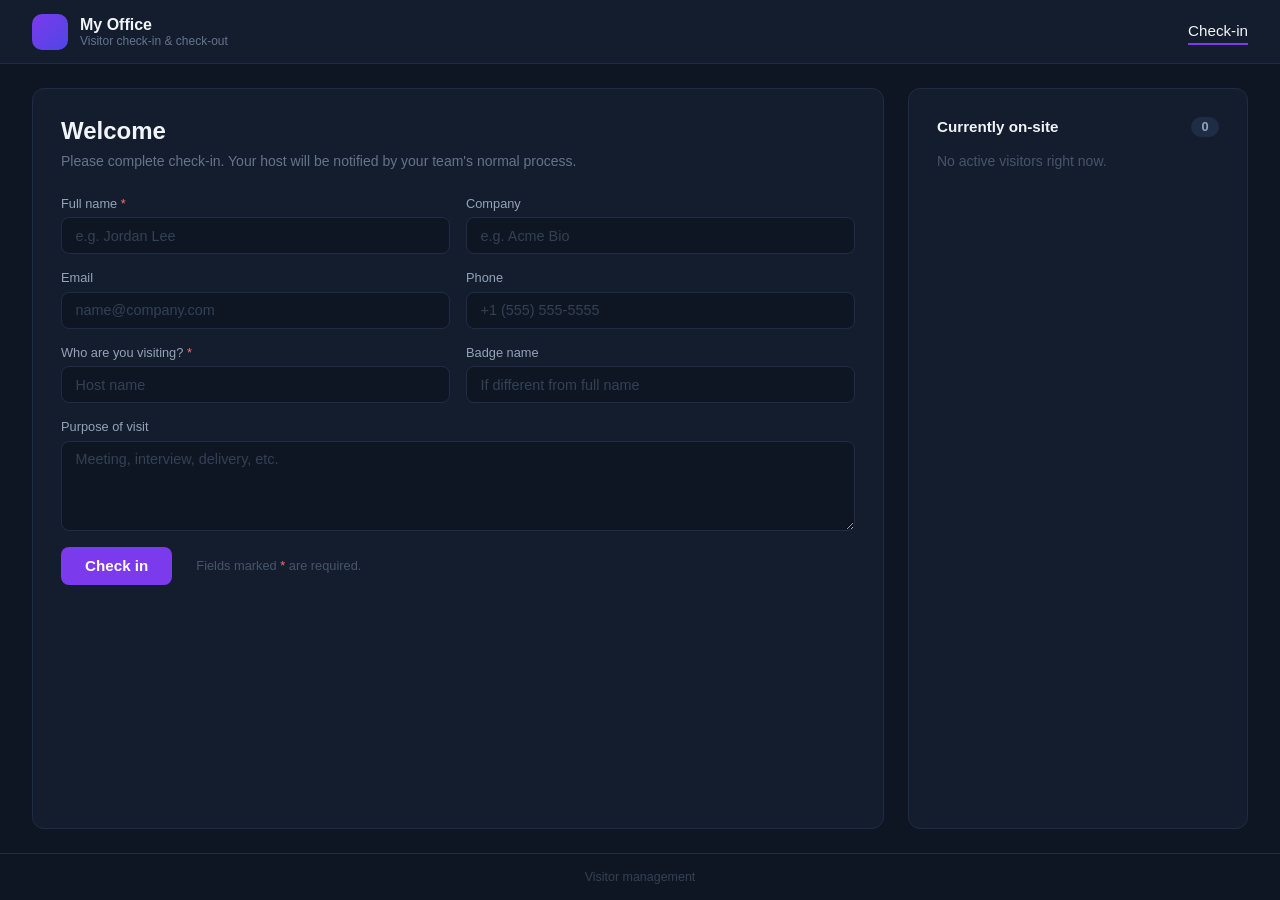
==== visitor-checkin/index.html @ 105b5f0d "Add visitor check-in static website Dark-themed single-page app with check-in form, live on-site vis" ====
<!DOCTYPE html>
<html lang="en">
<head>
  <meta charset="UTF-8" />
  <meta name="viewport" content="width=device-width, initial-scale=1.0" />
  <title>Visitor Check-In</title>
  <link rel="stylesheet" href="styles.css" />
</head>
<body>

  <nav class="navbar">
    <div class="brand">
      <div class="brand-icon"></div>
      <div>
        <div class="brand-name">My Office</div>
        <div class="brand-sub">Visitor check-in &amp; check-out</div>
      </div>
    </div>
    <div class="nav-links">
      <a href="#" class="nav-link active">Check-in</a>
    </div>
  </nav>

  <div id="flash" class="flash hidden"></div>

  <main class="layout">

    <!-- Left: Form -->
    <section class="card form-card">
      <h2>Welcome</h2>
      <p class="subtitle">Please complete check-in. Your host will be notified by your team's normal process.</p>

      <form id="checkinForm" novalidate>
        <div class="row">
          <div class="field">
            <label>Full name <span class="req">*</span></label>
            <input type="text" id="name" placeholder="e.g. Jordan Lee" />
          </div>
          <div class="field">
            <label>Company</label>
            <input type="text" id="company" placeholder="e.g. Acme Bio" />
          </div>
        </div>
        <div class="row">
          <div class="field">
            <label>Email</label>
            <input type="email" id="email" placeholder="name@company.com" />
          </div>
          <div class="field">
            <label>Phone</label>
            <input type="tel" id="phone" placeholder="+1 (555) 555-5555" />
          </div>
        </div>
        <div class="row">
          <div class="field">
            <label>Who are you visiting? <span class="req">*</span></label>
            <input type="text" id="host" placeholder="Host name" />
          </div>
          <div class="field">
            <label>Badge name</label>
            <input type="text" id="badge" placeholder="If different from full name" />
          </div>
        </div>
        <div class="field full">
          <label>Purpose of visit</label>
          <textarea id="purpose" placeholder="Meeting, interview, delivery, etc."></textarea>
        </div>
        <div class="form-footer">
          <button type="submit" class="btn-primary">Check in</button>
          <span class="required-note">Fields marked <span class="req">*</span> are required.</span>
        </div>
      </form>
    </section>

    <!-- Right: On-site panel -->
    <aside class="card panel">
      <div class="panel-header">
        <span class="panel-title">Currently on-site</span>
        <span class="badge" id="count">0</span>
      </div>
      <div id="visitorList" class="visitor-list">
        <p class="empty-msg">No active visitors right now.</p>
      </div>
    </aside>

  </main>

  <footer>
    <p>Visitor management</p>
  </footer>

  <script src="app.js"></script>
</body>
</html>
---- visitor-checkin/styles.css ----
*, *::before, *::after {
  box-sizing: border-box;
  margin: 0;
  padding: 0;
}

body {
  font-family: -apple-system, BlinkMacSystemFont, 'Segoe UI', Roboto, sans-serif;
  background: #0f1623;
  color: #e2e8f0;
  min-height: 100vh;
  display: flex;
  flex-direction: column;
}

/* ── Navbar ── */
.navbar {
  display: flex;
  align-items: center;
  justify-content: space-between;
  padding: 0 2rem;
  height: 64px;
  background: #141d2e;
  border-bottom: 1px solid #1e2d45;
}

.brand {
  display: flex;
  align-items: center;
  gap: 0.75rem;
}

.brand-icon {
  width: 36px;
  height: 36px;
  border-radius: 10px;
  background: linear-gradient(135deg, #7c3aed, #4f46e5);
}

.brand-name {
  font-weight: 700;
  font-size: 1rem;
  color: #f1f5f9;
}

.brand-sub {
  font-size: 0.75rem;
  color: #64748b;
}

.nav-links {
  display: flex;
  gap: 1.5rem;
}

.nav-link {
  text-decoration: none;
  color: #94a3b8;
  font-size: 0.95rem;
  padding: 0.25rem 0;
  border-bottom: 2px solid transparent;
  transition: color 0.2s;
}

.nav-link.active,
.nav-link:hover {
  color: #f1f5f9;
  border-bottom-color: #7c3aed;
}

/* ── Flash ── */
.flash {
  margin: 1rem 2rem 0;
  padding: 0.75rem 1.25rem;
  border-radius: 8px;
  background: #14532d;
  color: #86efac;
  font-size: 0.9rem;
  border: 1px solid #166534;
  transition: opacity 0.4s;
}

.flash.hidden {
  display: none;
}

/* ── Layout ── */
main.layout {
  display: grid;
  grid-template-columns: 1fr 340px;
  gap: 1.5rem;
  padding: 1.5rem 2rem;
  flex: 1;
}

@media (max-width: 768px) {
  main.layout {
    grid-template-columns: 1fr;
  }
}

/* ── Cards ── */
.card {
  background: #141d2e;
  border: 1px solid #1e2d45;
  border-radius: 12px;
  padding: 1.75rem;
}

.form-card h2 {
  font-size: 1.5rem;
  font-weight: 700;
  color: #f1f5f9;
  margin-bottom: 0.35rem;
}

.subtitle {
  font-size: 0.875rem;
  color: #64748b;
  margin-bottom: 1.5rem;
  line-height: 1.5;
}

/* ── Form ── */
.row {
  display: grid;
  grid-template-columns: 1fr 1fr;
  gap: 1rem;
  margin-bottom: 1rem;
}

@media (max-width: 600px) {
  .row { grid-template-columns: 1fr; }
}

.field {
  display: flex;
  flex-direction: column;
  gap: 0.4rem;
}

.field.full {
  margin-bottom: 1rem;
}

label {
  font-size: 0.8rem;
  color: #94a3b8;
  font-weight: 500;
}

.req {
  color: #f87171;
}

input, textarea {
  background: #0f1623;
  border: 1px solid #1e2d45;
  border-radius: 8px;
  padding: 0.6rem 0.85rem;
  color: #e2e8f0;
  font-size: 0.9rem;
  outline: none;
  transition: border-color 0.2s;
  font-family: inherit;
}

input::placeholder, textarea::placeholder {
  color: #334155;
}

input:focus, textarea:focus {
  border-color: #7c3aed;
}

input.error, textarea.error {
  border-color: #ef4444;
}

textarea {
  resize: vertical;
  min-height: 90px;
}

.form-footer {
  display: flex;
  align-items: center;
  gap: 1.5rem;
  margin-top: 0.5rem;
}

.btn-primary {
  background: #7c3aed;
  color: #fff;
  border: none;
  border-radius: 8px;
  padding: 0.65rem 1.5rem;
  font-size: 0.95rem;
  font-weight: 600;
  cursor: pointer;
  transition: background 0.2s;
}

.btn-primary:hover {
  background: #6d28d9;
}

.required-note {
  font-size: 0.8rem;
  color: #475569;
}

/* ── Panel ── */
.panel {
  display: flex;
  flex-direction: column;
  gap: 1rem;
}

.panel-header {
  display: flex;
  align-items: center;
  justify-content: space-between;
}

.panel-title {
  font-weight: 700;
  color: #f1f5f9;
  font-size: 0.95rem;
}

.badge {
  background: #1e2d45;
  color: #94a3b8;
  border-radius: 999px;
  padding: 0.15rem 0.6rem;
  font-size: 0.8rem;
  font-weight: 600;
  min-width: 28px;
  text-align: center;
}

.visitor-list {
  display: flex;
  flex-direction: column;
  gap: 0.75rem;
}

.empty-msg {
  color: #475569;
  font-size: 0.875rem;
}

/* ── Visitor card ── */
.visitor-card {
  background: #0f1623;
  border: 1px solid #1e2d45;
  border-radius: 8px;
  padding: 0.85rem 1rem;
  display: flex;
  align-items: center;
  justify-content: space-between;
  gap: 0.75rem;
}

.visitor-info .visitor-name {
  font-weight: 700;
  font-size: 0.95rem;
  color: #f1f5f9;
}

.visitor-info .visitor-meta {
  font-size: 0.78rem;
  color: #64748b;
  margin-top: 0.15rem;
}

.btn-checkout {
  background: #1e2d45;
  color: #94a3b8;
  border: 1px solid #2d3f5a;
  border-radius: 6px;
  padding: 0.35rem 0.75rem;
  font-size: 0.8rem;
  font-weight: 600;
  cursor: pointer;
  white-space: nowrap;
  transition: background 0.2s, color 0.2s;
}

.btn-checkout:hover {
  background: #7c3aed;
  color: #fff;
  border-color: #7c3aed;
}

/* ── Footer ── */
footer {
  text-align: center;
  padding: 1rem;
  font-size: 0.78rem;
  color: #334155;
  border-top: 1px solid #1e2d45;
}
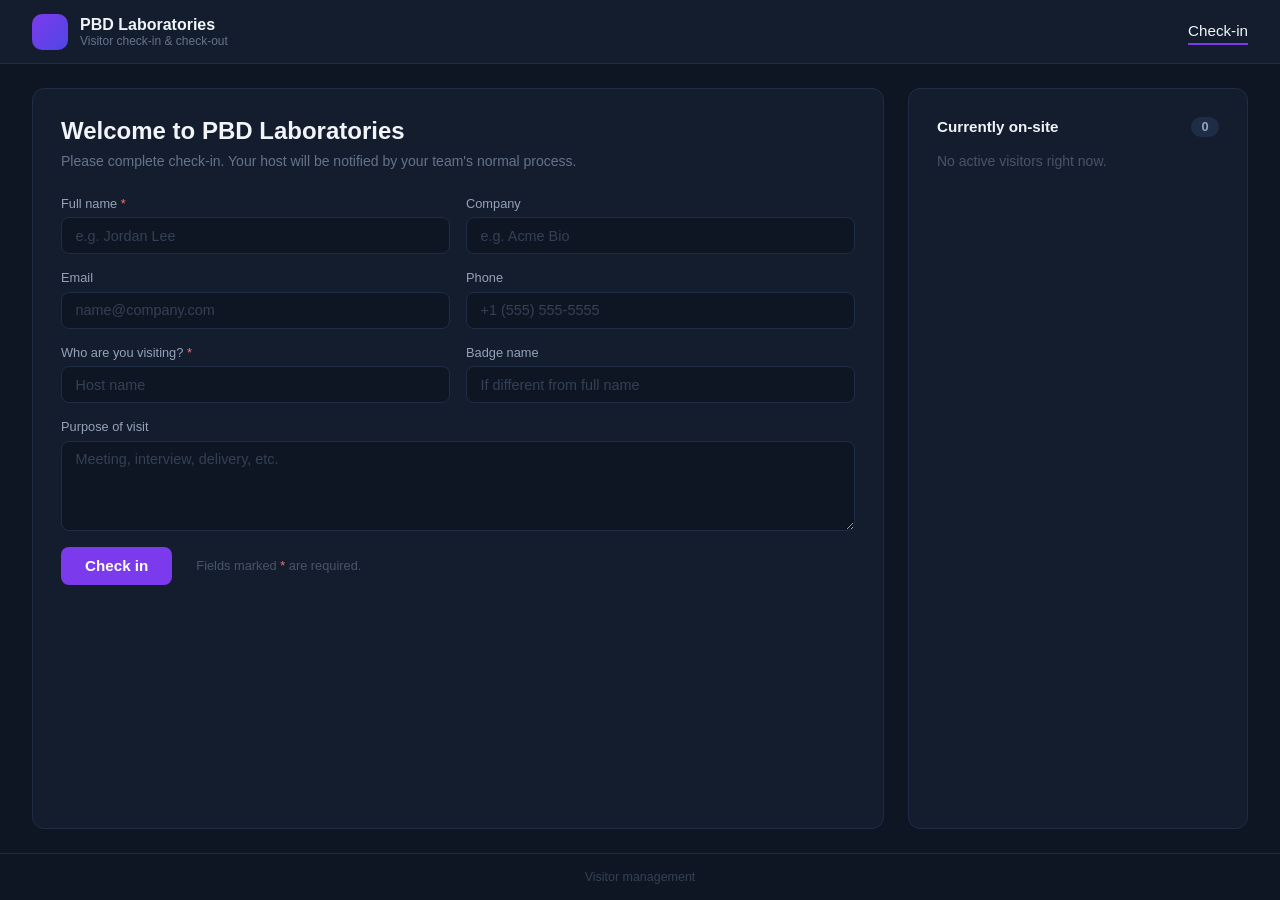
==== commit 8cd96d62: "Update branding to PBD Laboratories Co-Authored-By: Claude Sonnet 4.6 <noreply@anthropic.com>" ====
--- a/visitor-checkin/index.html
+++ b/visitor-checkin/index.html
@@ -12,7 +12,7 @@
     <div class="brand">
       <div class="brand-icon"></div>
       <div>
-        <div class="brand-name">My Office</div>
+        <div class="brand-name">PBD Laboratories</div>
         <div class="brand-sub">Visitor check-in &amp; check-out</div>
       </div>
     </div>
@@ -27,7 +27,7 @@
 
     <!-- Left: Form -->
     <section class="card form-card">
-      <h2>Welcome</h2>
+      <h2>Welcome to PBD Laboratories</h2>
       <p class="subtitle">Please complete check-in. Your host will be notified by your team's normal process.</p>
 
       <form id="checkinForm" novalidate>
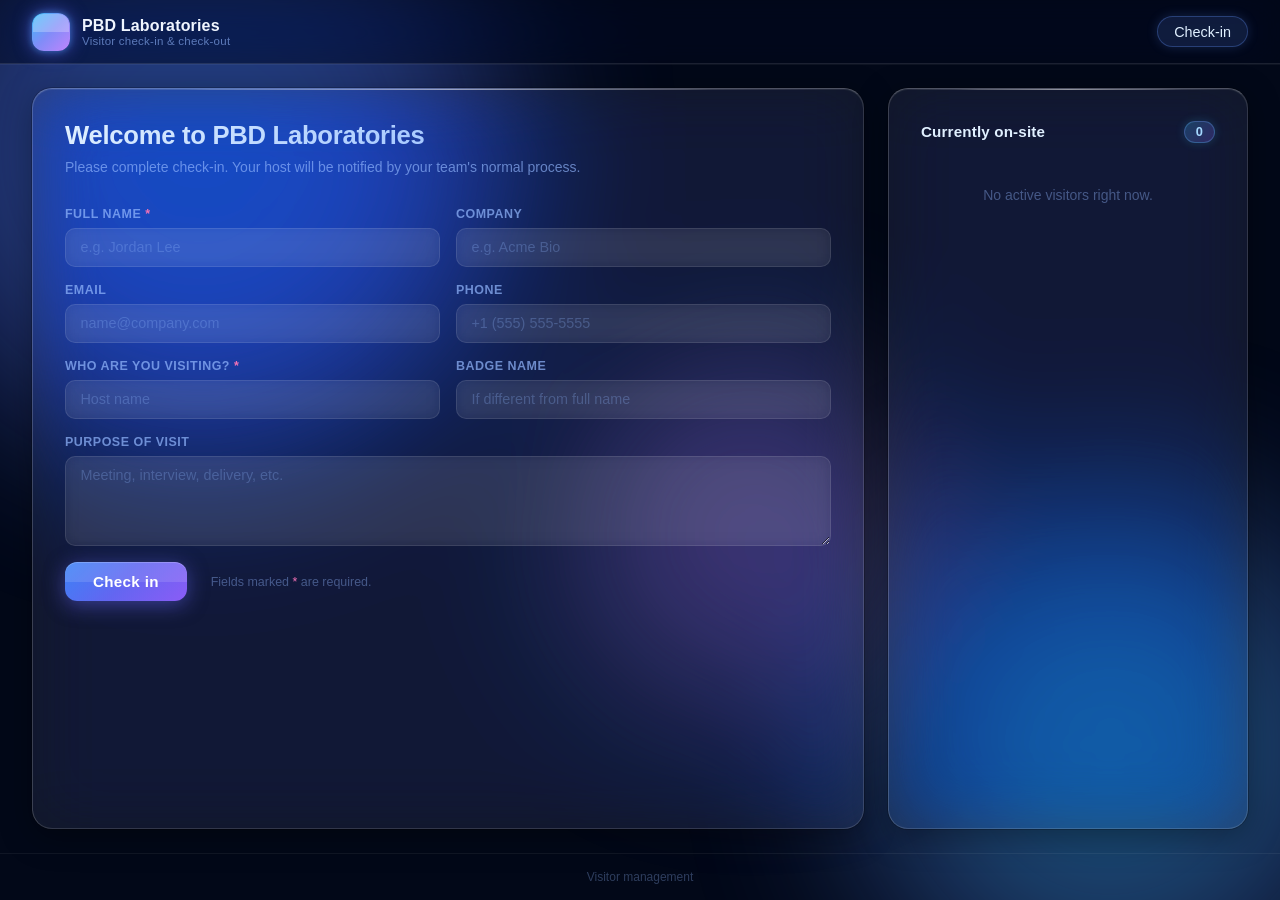
==== commit 090e1623: "Redesign UI with futuristic liquid glass aesthetic Animated background orbs, glassmorphism cards wit" ====
--- a/visitor-checkin/index.html
+++ b/visitor-checkin/index.html
@@ -7,6 +7,11 @@
   <link rel="stylesheet" href="styles.css" />
 </head>
 <body>
+
+  <!-- Background orbs for glass depth -->
+  <div class="bg-orb orb-1"></div>
+  <div class="bg-orb orb-2"></div>
+  <div class="bg-orb orb-3"></div>
 
   <nav class="navbar">
     <div class="brand">
--- a/visitor-checkin/styles.css
+++ b/visitor-checkin/styles.css
@@ -4,121 +4,233 @@
   padding: 0;
 }
 
+/* ── Base ── */
 body {
-  font-family: -apple-system, BlinkMacSystemFont, 'Segoe UI', Roboto, sans-serif;
-  background: #0f1623;
-  color: #e2e8f0;
+  font-family: -apple-system, BlinkMacSystemFont, 'SF Pro Display', 'Segoe UI', Roboto, sans-serif;
+  background: #020818;
+  color: #e8f0ff;
   min-height: 100vh;
   display: flex;
   flex-direction: column;
+  overflow-x: hidden;
+}
+
+/* ── Animated background orbs ── */
+.bg-orb {
+  position: fixed;
+  border-radius: 50%;
+  filter: blur(90px);
+  opacity: 0.45;
+  pointer-events: none;
+  z-index: 0;
+  animation: drift 14s ease-in-out infinite alternate;
+}
+
+.orb-1 {
+  width: 600px;
+  height: 600px;
+  background: radial-gradient(circle, #3b82f6, #6366f1);
+  top: -150px;
+  left: -100px;
+  animation-duration: 16s;
+}
+
+.orb-2 {
+  width: 500px;
+  height: 500px;
+  background: radial-gradient(circle, #06b6d4, #8b5cf6);
+  bottom: -100px;
+  right: -80px;
+  animation-duration: 12s;
+  animation-delay: -4s;
+}
+
+.orb-3 {
+  width: 350px;
+  height: 350px;
+  background: radial-gradient(circle, #f0abfc, #818cf8);
+  top: 40%;
+  left: 45%;
+  animation-duration: 18s;
+  animation-delay: -8s;
+  opacity: 0.25;
+}
+
+@keyframes drift {
+  from { transform: translate(0, 0) scale(1); }
+  to   { transform: translate(40px, 30px) scale(1.08); }
+}
+
+/* ── Glass mixin ── */
+.glass {
+  background: rgba(255, 255, 255, 0.07);
+  backdrop-filter: blur(28px) saturate(180%);
+  -webkit-backdrop-filter: blur(28px) saturate(180%);
+  border: 1px solid rgba(255, 255, 255, 0.15);
+  border-top-color: rgba(255, 255, 255, 0.28);
+  border-left-color: rgba(255, 255, 255, 0.2);
 }
 
 /* ── Navbar ── */
 .navbar {
+  position: sticky;
+  top: 0;
+  z-index: 100;
   display: flex;
   align-items: center;
   justify-content: space-between;
   padding: 0 2rem;
   height: 64px;
-  background: #141d2e;
-  border-bottom: 1px solid #1e2d45;
+  background: rgba(2, 8, 24, 0.55);
+  backdrop-filter: blur(24px) saturate(160%);
+  -webkit-backdrop-filter: blur(24px) saturate(160%);
+  border-bottom: 1px solid rgba(255, 255, 255, 0.1);
+  box-shadow: 0 1px 0 rgba(255,255,255,0.05);
 }
 
 .brand {
   display: flex;
   align-items: center;
   gap: 0.75rem;
+  position: relative;
+  z-index: 1;
 }
 
 .brand-icon {
-  width: 36px;
-  height: 36px;
-  border-radius: 10px;
-  background: linear-gradient(135deg, #7c3aed, #4f46e5);
+  width: 38px;
+  height: 38px;
+  border-radius: 12px;
+  background: linear-gradient(135deg, #38bdf8, #818cf8, #c084fc);
+  box-shadow: 0 0 18px rgba(99, 102, 241, 0.7), 0 0 6px rgba(56, 189, 248, 0.5);
+  position: relative;
+}
+
+.brand-icon::after {
+  content: '';
+  position: absolute;
+  inset: 1px 1px 50% 1px;
+  background: rgba(255,255,255,0.25);
+  border-radius: 10px 10px 0 0;
 }
 
 .brand-name {
   font-weight: 700;
   font-size: 1rem;
-  color: #f1f5f9;
+  color: #f0f6ff;
+  letter-spacing: 0.01em;
 }
 
 .brand-sub {
-  font-size: 0.75rem;
-  color: #64748b;
+  font-size: 0.72rem;
+  color: rgba(148, 185, 255, 0.6);
+  letter-spacing: 0.02em;
 }
 
 .nav-links {
   display: flex;
-  gap: 1.5rem;
+  gap: 0.5rem;
+  position: relative;
+  z-index: 1;
 }
 
 .nav-link {
   text-decoration: none;
-  color: #94a3b8;
-  font-size: 0.95rem;
-  padding: 0.25rem 0;
-  border-bottom: 2px solid transparent;
-  transition: color 0.2s;
+  color: rgba(180, 210, 255, 0.7);
+  font-size: 0.9rem;
+  font-weight: 500;
+  padding: 0.4rem 1rem;
+  border-radius: 20px;
+  transition: all 0.2s;
+  border: 1px solid transparent;
 }
 
 .nav-link.active,
 .nav-link:hover {
-  color: #f1f5f9;
-  border-bottom-color: #7c3aed;
+  color: #e0f0ff;
+  background: rgba(99, 148, 255, 0.15);
+  border-color: rgba(99, 148, 255, 0.3);
+  box-shadow: 0 0 12px rgba(99, 148, 255, 0.2);
 }
 
 /* ── Flash ── */
 .flash {
   margin: 1rem 2rem 0;
   padding: 0.75rem 1.25rem;
-  border-radius: 8px;
-  background: #14532d;
-  color: #86efac;
-  font-size: 0.9rem;
-  border: 1px solid #166534;
-  transition: opacity 0.4s;
-}
-
-.flash.hidden {
-  display: none;
-}
+  border-radius: 12px;
+  background: rgba(16, 185, 129, 0.15);
+  color: #6ee7b7;
+  font-size: 0.875rem;
+  border: 1px solid rgba(16, 185, 129, 0.3);
+  backdrop-filter: blur(12px);
+  -webkit-backdrop-filter: blur(12px);
+  box-shadow: 0 0 20px rgba(16, 185, 129, 0.1);
+  position: relative;
+  z-index: 1;
+}
+
+.flash.hidden { display: none; }
 
 /* ── Layout ── */
 main.layout {
   display: grid;
-  grid-template-columns: 1fr 340px;
+  grid-template-columns: 1fr 360px;
   gap: 1.5rem;
   padding: 1.5rem 2rem;
   flex: 1;
-}
-
-@media (max-width: 768px) {
-  main.layout {
-    grid-template-columns: 1fr;
-  }
+  position: relative;
+  z-index: 1;
+}
+
+@media (max-width: 820px) {
+  main.layout { grid-template-columns: 1fr; }
 }
 
 /* ── Cards ── */
 .card {
-  background: #141d2e;
-  border: 1px solid #1e2d45;
-  border-radius: 12px;
-  padding: 1.75rem;
+  background: rgba(255, 255, 255, 0.065);
+  backdrop-filter: blur(32px) saturate(200%);
+  -webkit-backdrop-filter: blur(32px) saturate(200%);
+  border: 1px solid rgba(255, 255, 255, 0.14);
+  border-top: 1px solid rgba(255, 255, 255, 0.26);
+  border-left: 1px solid rgba(255, 255, 255, 0.18);
+  border-radius: 20px;
+  padding: 2rem;
+  box-shadow:
+    0 8px 32px rgba(0, 0, 0, 0.35),
+    0 1px 0 rgba(255,255,255,0.08) inset,
+    0 0 0 1px rgba(0,0,0,0.2);
+  position: relative;
+  overflow: hidden;
+}
+
+/* Specular highlight (Apple liquid glass top shine) */
+.card::before {
+  content: '';
+  position: absolute;
+  top: 0;
+  left: 5%;
+  right: 5%;
+  height: 1px;
+  background: linear-gradient(90deg, transparent, rgba(255,255,255,0.5), transparent);
+  border-radius: 50%;
 }
 
 .form-card h2 {
-  font-size: 1.5rem;
-  font-weight: 700;
-  color: #f1f5f9;
-  margin-bottom: 0.35rem;
+  font-size: 1.6rem;
+  font-weight: 700;
+  background: linear-gradient(135deg, #e0f0ff, #a5c8ff, #c4b5fd);
+  -webkit-background-clip: text;
+  -webkit-text-fill-color: transparent;
+  background-clip: text;
+  margin-bottom: 0.4rem;
+  letter-spacing: -0.01em;
 }
 
 .subtitle {
   font-size: 0.875rem;
-  color: #64748b;
-  margin-bottom: 1.5rem;
-  line-height: 1.5;
+  color: rgba(148, 185, 255, 0.65);
+  margin-bottom: 1.75rem;
+  line-height: 1.6;
 }
 
 /* ── Form ── */
@@ -136,45 +248,48 @@
 .field {
   display: flex;
   flex-direction: column;
-  gap: 0.4rem;
-}
-
-.field.full {
-  margin-bottom: 1rem;
-}
+  gap: 0.45rem;
+}
+
+.field.full { margin-bottom: 1rem; }
 
 label {
-  font-size: 0.8rem;
-  color: #94a3b8;
-  font-weight: 500;
-}
-
-.req {
-  color: #f87171;
-}
+  font-size: 0.78rem;
+  color: rgba(148, 185, 255, 0.7);
+  font-weight: 600;
+  letter-spacing: 0.04em;
+  text-transform: uppercase;
+}
+
+.req { color: #f472b6; }
 
 input, textarea {
-  background: #0f1623;
-  border: 1px solid #1e2d45;
-  border-radius: 8px;
-  padding: 0.6rem 0.85rem;
-  color: #e2e8f0;
+  background: rgba(255, 255, 255, 0.06);
+  border: 1px solid rgba(255, 255, 255, 0.1);
+  border-radius: 10px;
+  padding: 0.65rem 0.9rem;
+  color: #e8f0ff;
   font-size: 0.9rem;
   outline: none;
-  transition: border-color 0.2s;
+  transition: all 0.2s;
   font-family: inherit;
+  backdrop-filter: blur(8px);
+  -webkit-backdrop-filter: blur(8px);
 }
 
 input::placeholder, textarea::placeholder {
-  color: #334155;
+  color: rgba(148, 185, 255, 0.28);
 }
 
 input:focus, textarea:focus {
-  border-color: #7c3aed;
+  border-color: rgba(99, 179, 255, 0.5);
+  background: rgba(255, 255, 255, 0.1);
+  box-shadow: 0 0 0 3px rgba(56, 152, 255, 0.15), 0 0 20px rgba(56, 152, 255, 0.1);
 }
 
 input.error, textarea.error {
-  border-color: #ef4444;
+  border-color: rgba(248, 113, 113, 0.6);
+  box-shadow: 0 0 0 3px rgba(248, 113, 113, 0.15);
 }
 
 textarea {
@@ -186,35 +301,61 @@
   display: flex;
   align-items: center;
   gap: 1.5rem;
-  margin-top: 0.5rem;
-}
-
+  margin-top: 0.75rem;
+}
+
+/* ── Button ── */
 .btn-primary {
-  background: #7c3aed;
+  background: linear-gradient(135deg, #3b82f6, #6366f1, #8b5cf6);
   color: #fff;
   border: none;
-  border-radius: 8px;
-  padding: 0.65rem 1.5rem;
+  border-radius: 12px;
+  padding: 0.7rem 1.75rem;
   font-size: 0.95rem;
-  font-weight: 600;
+  font-weight: 700;
   cursor: pointer;
-  transition: background 0.2s;
+  letter-spacing: 0.02em;
+  position: relative;
+  overflow: hidden;
+  transition: all 0.25s;
+  box-shadow:
+    0 4px 20px rgba(99, 102, 241, 0.5),
+    0 1px 0 rgba(255,255,255,0.2) inset;
+}
+
+.btn-primary::before {
+  content: '';
+  position: absolute;
+  top: 0;
+  left: 0;
+  right: 0;
+  height: 50%;
+  background: rgba(255,255,255,0.12);
+  border-radius: 12px 12px 0 0;
 }
 
 .btn-primary:hover {
-  background: #6d28d9;
+  transform: translateY(-1px);
+  box-shadow:
+    0 8px 30px rgba(99, 102, 241, 0.65),
+    0 1px 0 rgba(255,255,255,0.2) inset;
+  filter: brightness(1.1);
+}
+
+.btn-primary:active {
+  transform: translateY(0);
 }
 
 .required-note {
-  font-size: 0.8rem;
-  color: #475569;
+  font-size: 0.78rem;
+  color: rgba(148, 185, 255, 0.4);
 }
 
 /* ── Panel ── */
 .panel {
   display: flex;
   flex-direction: column;
-  gap: 1rem;
+  gap: 1.25rem;
 }
 
 .panel-header {
@@ -225,19 +366,22 @@
 
 .panel-title {
   font-weight: 700;
-  color: #f1f5f9;
+  color: #e0f0ff;
   font-size: 0.95rem;
+  letter-spacing: 0.01em;
 }
 
 .badge {
-  background: #1e2d45;
-  color: #94a3b8;
+  background: linear-gradient(135deg, rgba(56, 189, 248, 0.25), rgba(139, 92, 246, 0.25));
+  color: #a5d8ff;
+  border: 1px solid rgba(99, 179, 255, 0.3);
   border-radius: 999px;
-  padding: 0.15rem 0.6rem;
+  padding: 0.15rem 0.7rem;
   font-size: 0.8rem;
-  font-weight: 600;
-  min-width: 28px;
+  font-weight: 700;
+  min-width: 30px;
   text-align: center;
+  box-shadow: 0 0 10px rgba(56, 189, 248, 0.2);
 }
 
 .visitor-list {
@@ -247,58 +391,76 @@
 }
 
 .empty-msg {
-  color: #475569;
+  color: rgba(148, 185, 255, 0.4);
   font-size: 0.875rem;
+  text-align: center;
+  padding: 1.5rem 0;
 }
 
 /* ── Visitor card ── */
 .visitor-card {
-  background: #0f1623;
-  border: 1px solid #1e2d45;
-  border-radius: 8px;
-  padding: 0.85rem 1rem;
+  background: rgba(255, 255, 255, 0.06);
+  border: 1px solid rgba(255, 255, 255, 0.11);
+  border-top-color: rgba(255,255,255,0.2);
+  border-radius: 14px;
+  padding: 0.9rem 1rem;
   display: flex;
   align-items: center;
   justify-content: space-between;
   gap: 0.75rem;
+  backdrop-filter: blur(12px);
+  -webkit-backdrop-filter: blur(12px);
+  transition: all 0.2s;
+  box-shadow: 0 2px 12px rgba(0,0,0,0.2);
+}
+
+.visitor-card:hover {
+  background: rgba(255, 255, 255, 0.09);
+  border-color: rgba(99, 179, 255, 0.25);
+  box-shadow: 0 4px 20px rgba(56, 152, 255, 0.1);
 }
 
 .visitor-info .visitor-name {
   font-weight: 700;
   font-size: 0.95rem;
-  color: #f1f5f9;
+  color: #e8f0ff;
 }
 
 .visitor-info .visitor-meta {
   font-size: 0.78rem;
-  color: #64748b;
-  margin-top: 0.15rem;
+  color: rgba(148, 185, 255, 0.55);
+  margin-top: 0.2rem;
 }
 
 .btn-checkout {
-  background: #1e2d45;
-  color: #94a3b8;
-  border: 1px solid #2d3f5a;
-  border-radius: 6px;
-  padding: 0.35rem 0.75rem;
+  background: rgba(255, 255, 255, 0.08);
+  color: rgba(180, 210, 255, 0.8);
+  border: 1px solid rgba(255, 255, 255, 0.14);
+  border-radius: 8px;
+  padding: 0.35rem 0.85rem;
   font-size: 0.8rem;
   font-weight: 600;
   cursor: pointer;
   white-space: nowrap;
-  transition: background 0.2s, color 0.2s;
+  transition: all 0.2s;
+  backdrop-filter: blur(8px);
+  -webkit-backdrop-filter: blur(8px);
 }
 
 .btn-checkout:hover {
-  background: #7c3aed;
-  color: #fff;
-  border-color: #7c3aed;
+  background: linear-gradient(135deg, rgba(56, 189, 248, 0.3), rgba(139, 92, 246, 0.3));
+  color: #e0f4ff;
+  border-color: rgba(99, 179, 255, 0.4);
+  box-shadow: 0 0 14px rgba(56, 152, 255, 0.25);
 }
 
 /* ── Footer ── */
 footer {
   text-align: center;
   padding: 1rem;
-  font-size: 0.78rem;
-  color: #334155;
-  border-top: 1px solid #1e2d45;
-}
+  font-size: 0.75rem;
+  color: rgba(148, 185, 255, 0.3);
+  border-top: 1px solid rgba(255, 255, 255, 0.06);
+  position: relative;
+  z-index: 1;
+}
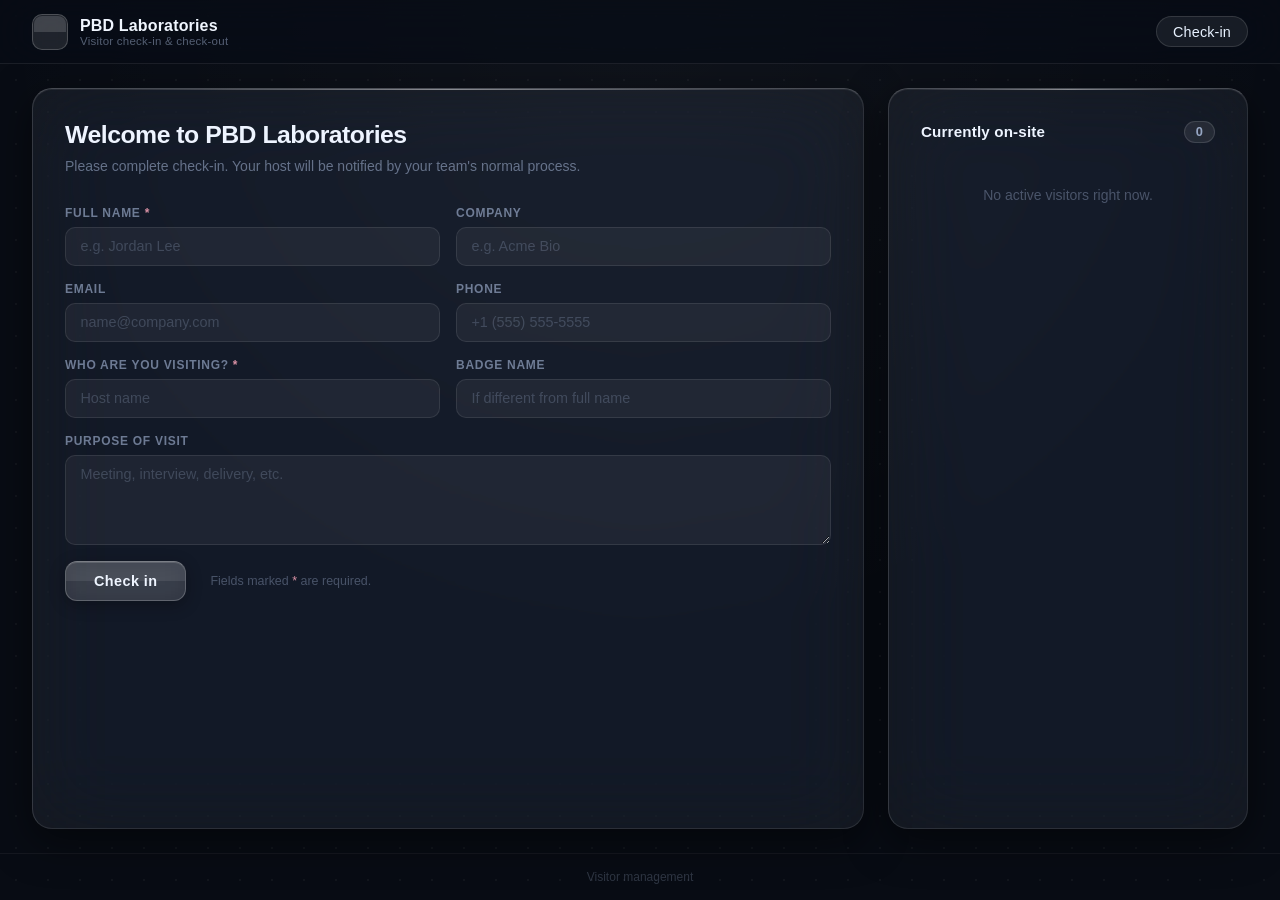
==== commit 5785793c: "Refine UI: monochromatic glass, no colored orbs or gradients Clean dark background with subtle dot g" ====
--- a/visitor-checkin/index.html
+++ b/visitor-checkin/index.html
@@ -7,11 +7,6 @@
   <link rel="stylesheet" href="styles.css" />
 </head>
 <body>
-
-  <!-- Background orbs for glass depth -->
-  <div class="bg-orb orb-1"></div>
-  <div class="bg-orb orb-2"></div>
-  <div class="bg-orb orb-3"></div>
 
   <nav class="navbar">
     <div class="brand">
--- a/visitor-checkin/styles.css
+++ b/visitor-checkin/styles.css
@@ -7,68 +7,15 @@
 /* ── Base ── */
 body {
   font-family: -apple-system, BlinkMacSystemFont, 'SF Pro Display', 'Segoe UI', Roboto, sans-serif;
-  background: #020818;
-  color: #e8f0ff;
+  background-color: #080c14;
+  background-image:
+    radial-gradient(circle at 50% 0%, rgba(255,255,255,0.03) 0%, transparent 60%),
+    radial-gradient(rgba(255, 255, 255, 0.04) 1px, transparent 1px);
+  background-size: 100% 100%, 32px 32px;
+  color: #dce8f5;
   min-height: 100vh;
   display: flex;
   flex-direction: column;
-  overflow-x: hidden;
-}
-
-/* ── Animated background orbs ── */
-.bg-orb {
-  position: fixed;
-  border-radius: 50%;
-  filter: blur(90px);
-  opacity: 0.45;
-  pointer-events: none;
-  z-index: 0;
-  animation: drift 14s ease-in-out infinite alternate;
-}
-
-.orb-1 {
-  width: 600px;
-  height: 600px;
-  background: radial-gradient(circle, #3b82f6, #6366f1);
-  top: -150px;
-  left: -100px;
-  animation-duration: 16s;
-}
-
-.orb-2 {
-  width: 500px;
-  height: 500px;
-  background: radial-gradient(circle, #06b6d4, #8b5cf6);
-  bottom: -100px;
-  right: -80px;
-  animation-duration: 12s;
-  animation-delay: -4s;
-}
-
-.orb-3 {
-  width: 350px;
-  height: 350px;
-  background: radial-gradient(circle, #f0abfc, #818cf8);
-  top: 40%;
-  left: 45%;
-  animation-duration: 18s;
-  animation-delay: -8s;
-  opacity: 0.25;
-}
-
-@keyframes drift {
-  from { transform: translate(0, 0) scale(1); }
-  to   { transform: translate(40px, 30px) scale(1.08); }
-}
-
-/* ── Glass mixin ── */
-.glass {
-  background: rgba(255, 255, 255, 0.07);
-  backdrop-filter: blur(28px) saturate(180%);
-  -webkit-backdrop-filter: blur(28px) saturate(180%);
-  border: 1px solid rgba(255, 255, 255, 0.15);
-  border-top-color: rgba(255, 255, 255, 0.28);
-  border-left-color: rgba(255, 255, 255, 0.2);
 }
 
 /* ── Navbar ── */
@@ -81,36 +28,34 @@
   justify-content: space-between;
   padding: 0 2rem;
   height: 64px;
-  background: rgba(2, 8, 24, 0.55);
+  background: rgba(8, 12, 20, 0.7);
   backdrop-filter: blur(24px) saturate(160%);
   -webkit-backdrop-filter: blur(24px) saturate(160%);
-  border-bottom: 1px solid rgba(255, 255, 255, 0.1);
-  box-shadow: 0 1px 0 rgba(255,255,255,0.05);
+  border-bottom: 1px solid rgba(255, 255, 255, 0.08);
 }
 
 .brand {
   display: flex;
   align-items: center;
   gap: 0.75rem;
+}
+
+.brand-icon {
+  width: 36px;
+  height: 36px;
+  border-radius: 10px;
+  background: rgba(255, 255, 255, 0.1);
+  border: 1px solid rgba(255, 255, 255, 0.2);
   position: relative;
-  z-index: 1;
-}
-
-.brand-icon {
-  width: 38px;
-  height: 38px;
-  border-radius: 12px;
-  background: linear-gradient(135deg, #38bdf8, #818cf8, #c084fc);
-  box-shadow: 0 0 18px rgba(99, 102, 241, 0.7), 0 0 6px rgba(56, 189, 248, 0.5);
-  position: relative;
+  backdrop-filter: blur(8px);
 }
 
 .brand-icon::after {
   content: '';
   position: absolute;
   inset: 1px 1px 50% 1px;
-  background: rgba(255,255,255,0.25);
-  border-radius: 10px 10px 0 0;
+  background: rgba(255, 255, 255, 0.15);
+  border-radius: 8px 8px 0 0;
 }
 
 .brand-name {
@@ -122,34 +67,32 @@
 
 .brand-sub {
   font-size: 0.72rem;
-  color: rgba(148, 185, 255, 0.6);
+  color: rgba(200, 220, 255, 0.4);
   letter-spacing: 0.02em;
 }
 
 .nav-links {
   display: flex;
   gap: 0.5rem;
-  position: relative;
-  z-index: 1;
 }
 
 .nav-link {
   text-decoration: none;
-  color: rgba(180, 210, 255, 0.7);
+  color: rgba(200, 220, 255, 0.5);
   font-size: 0.9rem;
   font-weight: 500;
   padding: 0.4rem 1rem;
   border-radius: 20px;
   transition: all 0.2s;
   border: 1px solid transparent;
+  letter-spacing: 0.01em;
 }
 
 .nav-link.active,
 .nav-link:hover {
-  color: #e0f0ff;
-  background: rgba(99, 148, 255, 0.15);
-  border-color: rgba(99, 148, 255, 0.3);
-  box-shadow: 0 0 12px rgba(99, 148, 255, 0.2);
+  color: #e8f2ff;
+  background: rgba(255, 255, 255, 0.07);
+  border-color: rgba(255, 255, 255, 0.12);
 }
 
 /* ── Flash ── */
@@ -157,13 +100,12 @@
   margin: 1rem 2rem 0;
   padding: 0.75rem 1.25rem;
   border-radius: 12px;
-  background: rgba(16, 185, 129, 0.15);
-  color: #6ee7b7;
+  background: rgba(255, 255, 255, 0.06);
+  color: rgba(200, 240, 220, 0.9);
   font-size: 0.875rem;
-  border: 1px solid rgba(16, 185, 129, 0.3);
-  backdrop-filter: blur(12px);
-  -webkit-backdrop-filter: blur(12px);
-  box-shadow: 0 0 20px rgba(16, 185, 129, 0.1);
+  border: 1px solid rgba(255, 255, 255, 0.1);
+  backdrop-filter: blur(16px);
+  -webkit-backdrop-filter: blur(16px);
   position: relative;
   z-index: 1;
 }
@@ -177,8 +119,6 @@
   gap: 1.5rem;
   padding: 1.5rem 2rem;
   flex: 1;
-  position: relative;
-  z-index: 1;
 }
 
 @media (max-width: 820px) {
@@ -187,48 +127,43 @@
 
 /* ── Cards ── */
 .card {
-  background: rgba(255, 255, 255, 0.065);
-  backdrop-filter: blur(32px) saturate(200%);
-  -webkit-backdrop-filter: blur(32px) saturate(200%);
-  border: 1px solid rgba(255, 255, 255, 0.14);
-  border-top: 1px solid rgba(255, 255, 255, 0.26);
-  border-left: 1px solid rgba(255, 255, 255, 0.18);
+  background: rgba(255, 255, 255, 0.055);
+  backdrop-filter: blur(40px) saturate(180%);
+  -webkit-backdrop-filter: blur(40px) saturate(180%);
+  border: 1px solid rgba(255, 255, 255, 0.1);
+  border-top-color: rgba(255, 255, 255, 0.22);
+  border-left-color: rgba(255, 255, 255, 0.14);
   border-radius: 20px;
   padding: 2rem;
   box-shadow:
-    0 8px 32px rgba(0, 0, 0, 0.35),
-    0 1px 0 rgba(255,255,255,0.08) inset,
-    0 0 0 1px rgba(0,0,0,0.2);
+    0 12px 40px rgba(0, 0, 0, 0.5),
+    0 1px 0 rgba(255, 255, 255, 0.07) inset;
   position: relative;
   overflow: hidden;
 }
 
-/* Specular highlight (Apple liquid glass top shine) */
+/* Specular top highlight */
 .card::before {
   content: '';
   position: absolute;
   top: 0;
-  left: 5%;
-  right: 5%;
+  left: 8%;
+  right: 8%;
   height: 1px;
-  background: linear-gradient(90deg, transparent, rgba(255,255,255,0.5), transparent);
-  border-radius: 50%;
+  background: linear-gradient(90deg, transparent, rgba(255,255,255,0.45), transparent);
 }
 
 .form-card h2 {
-  font-size: 1.6rem;
-  font-weight: 700;
-  background: linear-gradient(135deg, #e0f0ff, #a5c8ff, #c4b5fd);
-  -webkit-background-clip: text;
-  -webkit-text-fill-color: transparent;
-  background-clip: text;
+  font-size: 1.55rem;
+  font-weight: 700;
+  color: #eef4ff;
   margin-bottom: 0.4rem;
-  letter-spacing: -0.01em;
+  letter-spacing: -0.02em;
 }
 
 .subtitle {
   font-size: 0.875rem;
-  color: rgba(148, 185, 255, 0.65);
+  color: rgba(200, 220, 255, 0.45);
   margin-bottom: 1.75rem;
   line-height: 1.6;
 }
@@ -254,18 +189,18 @@
 .field.full { margin-bottom: 1rem; }
 
 label {
-  font-size: 0.78rem;
-  color: rgba(148, 185, 255, 0.7);
+  font-size: 0.75rem;
+  color: rgba(200, 220, 255, 0.5);
   font-weight: 600;
-  letter-spacing: 0.04em;
+  letter-spacing: 0.06em;
   text-transform: uppercase;
 }
 
-.req { color: #f472b6; }
+.req { color: rgba(240, 160, 180, 0.9); }
 
 input, textarea {
-  background: rgba(255, 255, 255, 0.06);
-  border: 1px solid rgba(255, 255, 255, 0.1);
+  background: rgba(255, 255, 255, 0.05);
+  border: 1px solid rgba(255, 255, 255, 0.09);
   border-radius: 10px;
   padding: 0.65rem 0.9rem;
   color: #e8f0ff;
@@ -273,23 +208,21 @@
   outline: none;
   transition: all 0.2s;
   font-family: inherit;
-  backdrop-filter: blur(8px);
-  -webkit-backdrop-filter: blur(8px);
 }
 
 input::placeholder, textarea::placeholder {
-  color: rgba(148, 185, 255, 0.28);
+  color: rgba(200, 220, 255, 0.2);
 }
 
 input:focus, textarea:focus {
-  border-color: rgba(99, 179, 255, 0.5);
-  background: rgba(255, 255, 255, 0.1);
-  box-shadow: 0 0 0 3px rgba(56, 152, 255, 0.15), 0 0 20px rgba(56, 152, 255, 0.1);
+  border-color: rgba(255, 255, 255, 0.25);
+  background: rgba(255, 255, 255, 0.08);
+  box-shadow: 0 0 0 3px rgba(255, 255, 255, 0.05);
 }
 
 input.error, textarea.error {
-  border-color: rgba(248, 113, 113, 0.6);
-  box-shadow: 0 0 0 3px rgba(248, 113, 113, 0.15);
+  border-color: rgba(240, 120, 120, 0.5);
+  box-shadow: 0 0 0 3px rgba(240, 120, 120, 0.08);
 }
 
 textarea {
@@ -306,40 +239,38 @@
 
 /* ── Button ── */
 .btn-primary {
-  background: linear-gradient(135deg, #3b82f6, #6366f1, #8b5cf6);
-  color: #fff;
-  border: none;
+  background: rgba(255, 255, 255, 0.12);
+  color: #eef4ff;
+  border: 1px solid rgba(255, 255, 255, 0.22);
+  border-top-color: rgba(255, 255, 255, 0.35);
   border-radius: 12px;
   padding: 0.7rem 1.75rem;
-  font-size: 0.95rem;
-  font-weight: 700;
+  font-size: 0.9rem;
+  font-weight: 600;
   cursor: pointer;
-  letter-spacing: 0.02em;
+  letter-spacing: 0.03em;
   position: relative;
   overflow: hidden;
-  transition: all 0.25s;
-  box-shadow:
-    0 4px 20px rgba(99, 102, 241, 0.5),
-    0 1px 0 rgba(255,255,255,0.2) inset;
+  transition: all 0.2s;
+  backdrop-filter: blur(12px);
+  -webkit-backdrop-filter: blur(12px);
+  box-shadow: 0 4px 16px rgba(0, 0, 0, 0.3), 0 1px 0 rgba(255,255,255,0.15) inset;
 }
 
 .btn-primary::before {
   content: '';
   position: absolute;
-  top: 0;
-  left: 0;
-  right: 0;
+  top: 0; left: 0; right: 0;
   height: 50%;
-  background: rgba(255,255,255,0.12);
+  background: rgba(255, 255, 255, 0.08);
   border-radius: 12px 12px 0 0;
 }
 
 .btn-primary:hover {
+  background: rgba(255, 255, 255, 0.18);
+  border-color: rgba(255, 255, 255, 0.3);
   transform: translateY(-1px);
-  box-shadow:
-    0 8px 30px rgba(99, 102, 241, 0.65),
-    0 1px 0 rgba(255,255,255,0.2) inset;
-  filter: brightness(1.1);
+  box-shadow: 0 8px 24px rgba(0, 0, 0, 0.35), 0 1px 0 rgba(255,255,255,0.2) inset;
 }
 
 .btn-primary:active {
@@ -348,7 +279,7 @@
 
 .required-note {
   font-size: 0.78rem;
-  color: rgba(148, 185, 255, 0.4);
+  color: rgba(200, 220, 255, 0.3);
 }
 
 /* ── Panel ── */
@@ -366,22 +297,21 @@
 
 .panel-title {
   font-weight: 700;
-  color: #e0f0ff;
+  color: #eef4ff;
   font-size: 0.95rem;
   letter-spacing: 0.01em;
 }
 
 .badge {
-  background: linear-gradient(135deg, rgba(56, 189, 248, 0.25), rgba(139, 92, 246, 0.25));
-  color: #a5d8ff;
-  border: 1px solid rgba(99, 179, 255, 0.3);
+  background: rgba(255, 255, 255, 0.08);
+  color: rgba(200, 220, 255, 0.7);
+  border: 1px solid rgba(255, 255, 255, 0.12);
   border-radius: 999px;
   padding: 0.15rem 0.7rem;
   font-size: 0.8rem;
   font-weight: 700;
   min-width: 30px;
   text-align: center;
-  box-shadow: 0 0 10px rgba(56, 189, 248, 0.2);
 }
 
 .visitor-list {
@@ -391,7 +321,7 @@
 }
 
 .empty-msg {
-  color: rgba(148, 185, 255, 0.4);
+  color: rgba(200, 220, 255, 0.3);
   font-size: 0.875rem;
   text-align: center;
   padding: 1.5rem 0;
@@ -399,43 +329,41 @@
 
 /* ── Visitor card ── */
 .visitor-card {
-  background: rgba(255, 255, 255, 0.06);
-  border: 1px solid rgba(255, 255, 255, 0.11);
-  border-top-color: rgba(255,255,255,0.2);
+  background: rgba(255, 255, 255, 0.05);
+  border: 1px solid rgba(255, 255, 255, 0.09);
+  border-top-color: rgba(255, 255, 255, 0.16);
   border-radius: 14px;
   padding: 0.9rem 1rem;
   display: flex;
   align-items: center;
   justify-content: space-between;
   gap: 0.75rem;
-  backdrop-filter: blur(12px);
-  -webkit-backdrop-filter: blur(12px);
-  transition: all 0.2s;
-  box-shadow: 0 2px 12px rgba(0,0,0,0.2);
+  backdrop-filter: blur(16px);
+  -webkit-backdrop-filter: blur(16px);
+  transition: all 0.2s;
 }
 
 .visitor-card:hover {
-  background: rgba(255, 255, 255, 0.09);
-  border-color: rgba(99, 179, 255, 0.25);
-  box-shadow: 0 4px 20px rgba(56, 152, 255, 0.1);
+  background: rgba(255, 255, 255, 0.08);
+  border-color: rgba(255, 255, 255, 0.15);
 }
 
 .visitor-info .visitor-name {
   font-weight: 700;
   font-size: 0.95rem;
-  color: #e8f0ff;
+  color: #eef4ff;
 }
 
 .visitor-info .visitor-meta {
   font-size: 0.78rem;
-  color: rgba(148, 185, 255, 0.55);
+  color: rgba(200, 220, 255, 0.45);
   margin-top: 0.2rem;
 }
 
 .btn-checkout {
-  background: rgba(255, 255, 255, 0.08);
-  color: rgba(180, 210, 255, 0.8);
-  border: 1px solid rgba(255, 255, 255, 0.14);
+  background: rgba(255, 255, 255, 0.07);
+  color: rgba(200, 220, 255, 0.7);
+  border: 1px solid rgba(255, 255, 255, 0.12);
   border-radius: 8px;
   padding: 0.35rem 0.85rem;
   font-size: 0.8rem;
@@ -448,10 +376,9 @@
 }
 
 .btn-checkout:hover {
-  background: linear-gradient(135deg, rgba(56, 189, 248, 0.3), rgba(139, 92, 246, 0.3));
-  color: #e0f4ff;
-  border-color: rgba(99, 179, 255, 0.4);
-  box-shadow: 0 0 14px rgba(56, 152, 255, 0.25);
+  background: rgba(255, 255, 255, 0.13);
+  color: #eef4ff;
+  border-color: rgba(255, 255, 255, 0.22);
 }
 
 /* ── Footer ── */
@@ -459,8 +386,6 @@
   text-align: center;
   padding: 1rem;
   font-size: 0.75rem;
-  color: rgba(148, 185, 255, 0.3);
-  border-top: 1px solid rgba(255, 255, 255, 0.06);
-  position: relative;
-  z-index: 1;
-}
+  color: rgba(200, 220, 255, 0.2);
+  border-top: 1px solid rgba(255, 255, 255, 0.05);
+}
